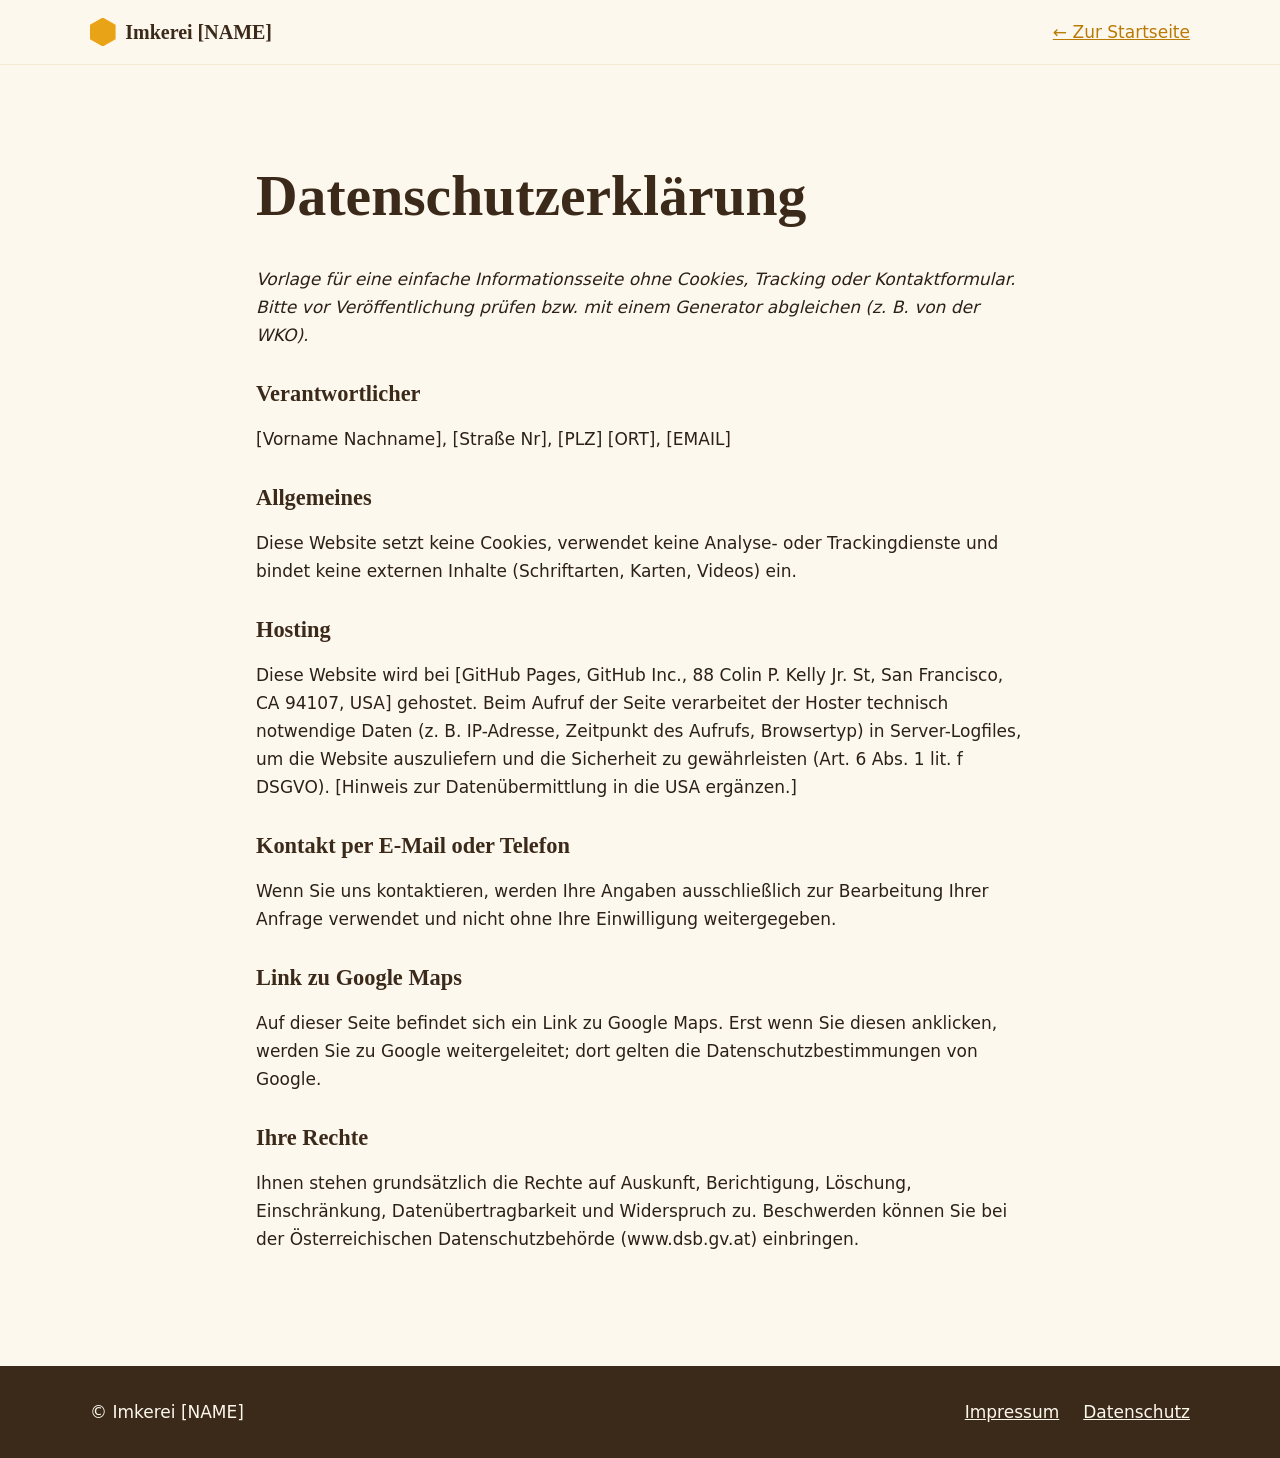
==== datenschutz.html @ 763167f6 "Grundgerüst der Imkerei-Website Onepager (Über uns, Honig, Galerie, Verkauf, Kontakt), Impressum, Da" ====
<!DOCTYPE html>
<html lang="de-AT">
<head>
  <meta charset="UTF-8">
  <meta name="viewport" content="width=device-width, initial-scale=1">
  <title>Datenschutz – Imkerei [NAME]</title>
  <meta name="robots" content="noindex">
  <link rel="stylesheet" href="css/style.css">
  <link rel="icon" href="img/favicon.svg" type="image/svg+xml">
</head>
<body>
  <header class="site-header">
    <div class="container header-inner">
      <a href="index.html" class="logo"><span class="logo-hex" aria-hidden="true"></span>Imkerei [NAME]</a>
      <a href="index.html">← Zur Startseite</a>
    </div>
  </header>

  <main class="container legal">
    <h1>Datenschutzerklärung</h1>
    <p><em>Vorlage für eine einfache Informationsseite ohne Cookies, Tracking oder Kontaktformular.
    Bitte vor Veröffentlichung prüfen bzw. mit einem Generator abgleichen (z. B. von der WKO).</em></p>

    <h2>Verantwortlicher</h2>
    <p>[Vorname Nachname], [Straße Nr], [PLZ] [ORT], [EMAIL]</p>

    <h2>Allgemeines</h2>
    <p>Diese Website setzt keine Cookies, verwendet keine Analyse- oder Trackingdienste
    und bindet keine externen Inhalte (Schriftarten, Karten, Videos) ein.</p>

    <h2>Hosting</h2>
    <p>Diese Website wird bei [GitHub Pages, GitHub Inc., 88 Colin P. Kelly Jr. St, San Francisco, CA 94107, USA]
    gehostet. Beim Aufruf der Seite verarbeitet der Hoster technisch notwendige Daten
    (z. B. IP-Adresse, Zeitpunkt des Aufrufs, Browsertyp) in Server-Logfiles,
    um die Website auszuliefern und die Sicherheit zu gewährleisten
    (Art. 6 Abs. 1 lit. f DSGVO). [Hinweis zur Datenübermittlung in die USA ergänzen.]</p>

    <h2>Kontakt per E-Mail oder Telefon</h2>
    <p>Wenn Sie uns kontaktieren, werden Ihre Angaben ausschließlich zur Bearbeitung
    Ihrer Anfrage verwendet und nicht ohne Ihre Einwilligung weitergegeben.</p>

    <h2>Link zu Google Maps</h2>
    <p>Auf dieser Seite befindet sich ein Link zu Google Maps. Erst wenn Sie diesen anklicken,
    werden Sie zu Google weitergeleitet; dort gelten die Datenschutzbestimmungen von Google.</p>

    <h2>Ihre Rechte</h2>
    <p>Ihnen stehen grundsätzlich die Rechte auf Auskunft, Berichtigung, Löschung, Einschränkung,
    Datenübertragbarkeit und Widerspruch zu. Beschwerden können Sie bei der
    Österreichischen Datenschutzbehörde (www.dsb.gv.at) einbringen.</p>
  </main>

  <footer class="site-footer">
    <div class="container footer-inner">
      <p>&copy; Imkerei [NAME]</p>
      <nav aria-label="Rechtliches"><a href="impressum.html">Impressum</a><a href="datenschutz.html">Datenschutz</a></nav>
    </div>
  </footer>
</body>
</html>
---- css/style.css ----
/* =========================================================
   Imkerei – Grundgerüst
   Farben & Schriften zentral hier ändern, sobald das Design steht.
   Keine externen Schriften (Google Fonts) → DSGVO-freundlich.
   ========================================================= */

:root {
  --honig: #e8a317;
  --honig-dunkel: #b97a06;
  --braun: #3b2a1a;
  --creme: #fdf8ee;
  --creme-dunkel: #f5ead2;
  --text: #2b2118;
  --text-hell: #6b5a48;
  --weiss: #ffffff;

  --font: system-ui, -apple-system, "Segoe UI", Roboto, sans-serif;
  --font-titel: Georgia, "Times New Roman", serif;

  --radius: 10px;
  --max-breite: 1100px;
  --abstand: clamp(3rem, 8vw, 6rem);
}

*, *::before, *::after { box-sizing: border-box; }

html { scroll-behavior: smooth; scroll-padding-top: 4.5rem; }

body {
  margin: 0;
  font-family: var(--font);
  font-size: 1.0625rem;
  line-height: 1.65;
  color: var(--text);
  background: var(--creme);
}

img { max-width: 100%; height: auto; display: block; }

a { color: var(--honig-dunkel); }
a:hover { color: var(--braun); }

h1, h2, h3 {
  font-family: var(--font-titel);
  line-height: 1.2;
  color: var(--braun);
  margin: 0 0 .6em;
}
h1 { font-size: clamp(2.2rem, 6vw, 3.6rem); }
h2 { font-size: clamp(1.7rem, 4vw, 2.4rem); }
h3 { font-size: 1.3rem; }

.container {
  width: min(100% - 2.5rem, var(--max-breite));
  margin-inline: auto;
}

/* Barrierefreiheit */
.sr-only {
  position: absolute; width: 1px; height: 1px;
  overflow: hidden; clip: rect(0 0 0 0); white-space: nowrap;
}
.skip-link {
  position: absolute; left: -999px; top: 0;
  background: var(--braun); color: var(--weiss); padding: .5rem 1rem; z-index: 100;
}
.skip-link:focus { left: 1rem; }

/* ---------- Header ---------- */
.site-header {
  position: sticky; top: 0; z-index: 50;
  background: rgba(253, 248, 238, .95);
  backdrop-filter: blur(6px);
  border-bottom: 1px solid var(--creme-dunkel);
}
.header-inner {
  display: flex; align-items: center; justify-content: space-between;
  min-height: 4rem;
}
.logo {
  display: flex; align-items: center; gap: .6rem;
  font-family: var(--font-titel); font-weight: 700; font-size: 1.25rem;
  color: var(--braun); text-decoration: none;
}
.logo-hex {
  width: 1.6rem; height: 1.8rem; background: var(--honig);
  clip-path: polygon(50% 0, 100% 25%, 100% 75%, 50% 100%, 0 75%, 0 25%);
}
.main-nav ul {
  list-style: none; margin: 0; padding: 0;
  display: flex; gap: 1.5rem;
}
.main-nav a {
  color: var(--text); text-decoration: none; font-weight: 500;
}
.main-nav a:hover { color: var(--honig-dunkel); }

.nav-toggle {
  display: none; background: none; border: 0;
  font-size: 1.6rem; cursor: pointer; color: var(--braun);
}

@media (max-width: 760px) {
  .nav-toggle { display: block; }
  .main-nav {
    position: absolute; top: 100%; left: 0; right: 0;
    background: var(--creme); border-bottom: 1px solid var(--creme-dunkel);
    display: none;
  }
  .main-nav.open { display: block; }
  .main-nav ul { flex-direction: column; gap: 0; padding: .5rem 1.25rem 1rem; }
  .main-nav li a { display: block; padding: .6rem 0; }
}

/* ---------- Hero ---------- */
.hero {
  background:
    linear-gradient(rgba(59, 42, 26, .55), rgba(59, 42, 26, .55)),
    /* Später durch echtes Foto ersetzen: url("../img/hero.jpg") center/cover */
    linear-gradient(135deg, var(--honig) 0%, var(--honig-dunkel) 100%);
  color: var(--weiss);
  padding: clamp(5rem, 14vw, 9rem) 0;
}
.hero h1 { color: var(--weiss); }
.eyebrow {
  text-transform: uppercase; letter-spacing: .12em;
  font-size: .85rem; font-weight: 600; margin: 0 0 .8rem; opacity: .9;
}
.lead { font-size: 1.25rem; max-width: 38rem; margin: 0 0 2rem; }
.hero-actions { display: flex; flex-wrap: wrap; gap: 1rem; }

/* ---------- Buttons ---------- */
.btn {
  display: inline-block; padding: .8rem 1.6rem;
  background: var(--honig); color: var(--braun);
  font-weight: 600; text-decoration: none;
  border-radius: 999px; border: 2px solid var(--honig);
  transition: background .2s, color .2s;
}
.btn:hover { background: var(--honig-dunkel); border-color: var(--honig-dunkel); color: var(--weiss); }
.btn-outline { background: transparent; color: var(--weiss); border-color: var(--weiss); }
.btn-outline:hover { background: var(--weiss); color: var(--braun); border-color: var(--weiss); }

/* ---------- Sektionen ---------- */
.section { padding: var(--abstand) 0; }
.section-alt { background: var(--creme-dunkel); }
.section-intro { color: var(--text-hell); max-width: 40rem; margin-bottom: 2.5rem; }

.two-col {
  display: grid; gap: 3rem; align-items: center;
  grid-template-columns: repeat(auto-fit, minmax(280px, 1fr));
}

/* Platzhalter für Bilder – später durch <img> ersetzen */
.img-placeholder {
  display: grid; place-items: center;
  aspect-ratio: 4 / 3;
  background: repeating-linear-gradient(45deg, #ead9b4, #ead9b4 12px, #f1e4c6 12px, #f1e4c6 24px);
  border-radius: var(--radius);
  color: var(--text-hell); font-size: .95rem; text-align: center;
}
.img-placeholder.small { aspect-ratio: 16 / 10; margin-bottom: 1rem; }

/* ---------- Produkt-Karten ---------- */
.cards {
  display: grid; gap: 1.5rem;
  grid-template-columns: repeat(auto-fit, minmax(250px, 1fr));
}
.card {
  background: var(--weiss); border-radius: var(--radius);
  padding: 1.25rem; box-shadow: 0 2px 12px rgba(59, 42, 26, .08);
}
.card p { margin: 0 0 .8rem; }
.price { font-weight: 700; color: var(--honig-dunkel); }

/* ---------- Galerie ---------- */
.gallery {
  display: grid; gap: 1rem;
  grid-template-columns: repeat(auto-fill, minmax(220px, 1fr));
}
.gallery img {
  width: 100%; aspect-ratio: 4 / 3; object-fit: cover;
  border-radius: var(--radius); cursor: zoom-in;
}

/* Lightbox (wird von main.js genutzt) */
.lightbox {
  position: fixed; inset: 0; z-index: 200;
  background: rgba(0, 0, 0, .85);
  display: none; place-items: center; padding: 2rem;
}
.lightbox.open { display: grid; }
.lightbox img { max-height: 90vh; border-radius: var(--radius); }
.lightbox button {
  position: absolute; top: 1rem; right: 1.25rem;
  background: none; border: 0; color: var(--weiss); font-size: 2.2rem; cursor: pointer;
}

/* ---------- Öffnungszeiten ---------- */
.hours { border-collapse: collapse; width: 100%; max-width: 30rem; margin-top: 1rem; }
.hours th, .hours td { text-align: left; padding: .55rem 0; border-bottom: 1px solid #e2d3b3; }
.hours th { font-weight: 600; padding-right: 1.5rem; }

.plain-list { padding-left: 1.2rem; }

/* ---------- Kontakt ---------- */
address { font-style: normal; margin-bottom: 1rem; }
.map-box {
  background: var(--creme-dunkel); border-radius: var(--radius);
  padding: 2rem; text-align: center;
}

/* ---------- Footer ---------- */
.site-footer { background: var(--braun); color: var(--creme); padding: 2rem 0; }
.footer-inner {
  display: flex; flex-wrap: wrap; gap: 1rem;
  justify-content: space-between; align-items: center;
}
.footer-inner p { margin: 0; }
.site-footer nav { display: flex; gap: 1.5rem; }
.site-footer a { color: var(--creme); }
.site-footer a:hover { color: var(--honig); }

/* ---------- Unterseiten (Impressum, Datenschutz) ---------- */
.legal { padding: var(--abstand) 0; max-width: 48rem; }
.legal h2 { font-size: 1.4rem; margin-top: 2rem; }
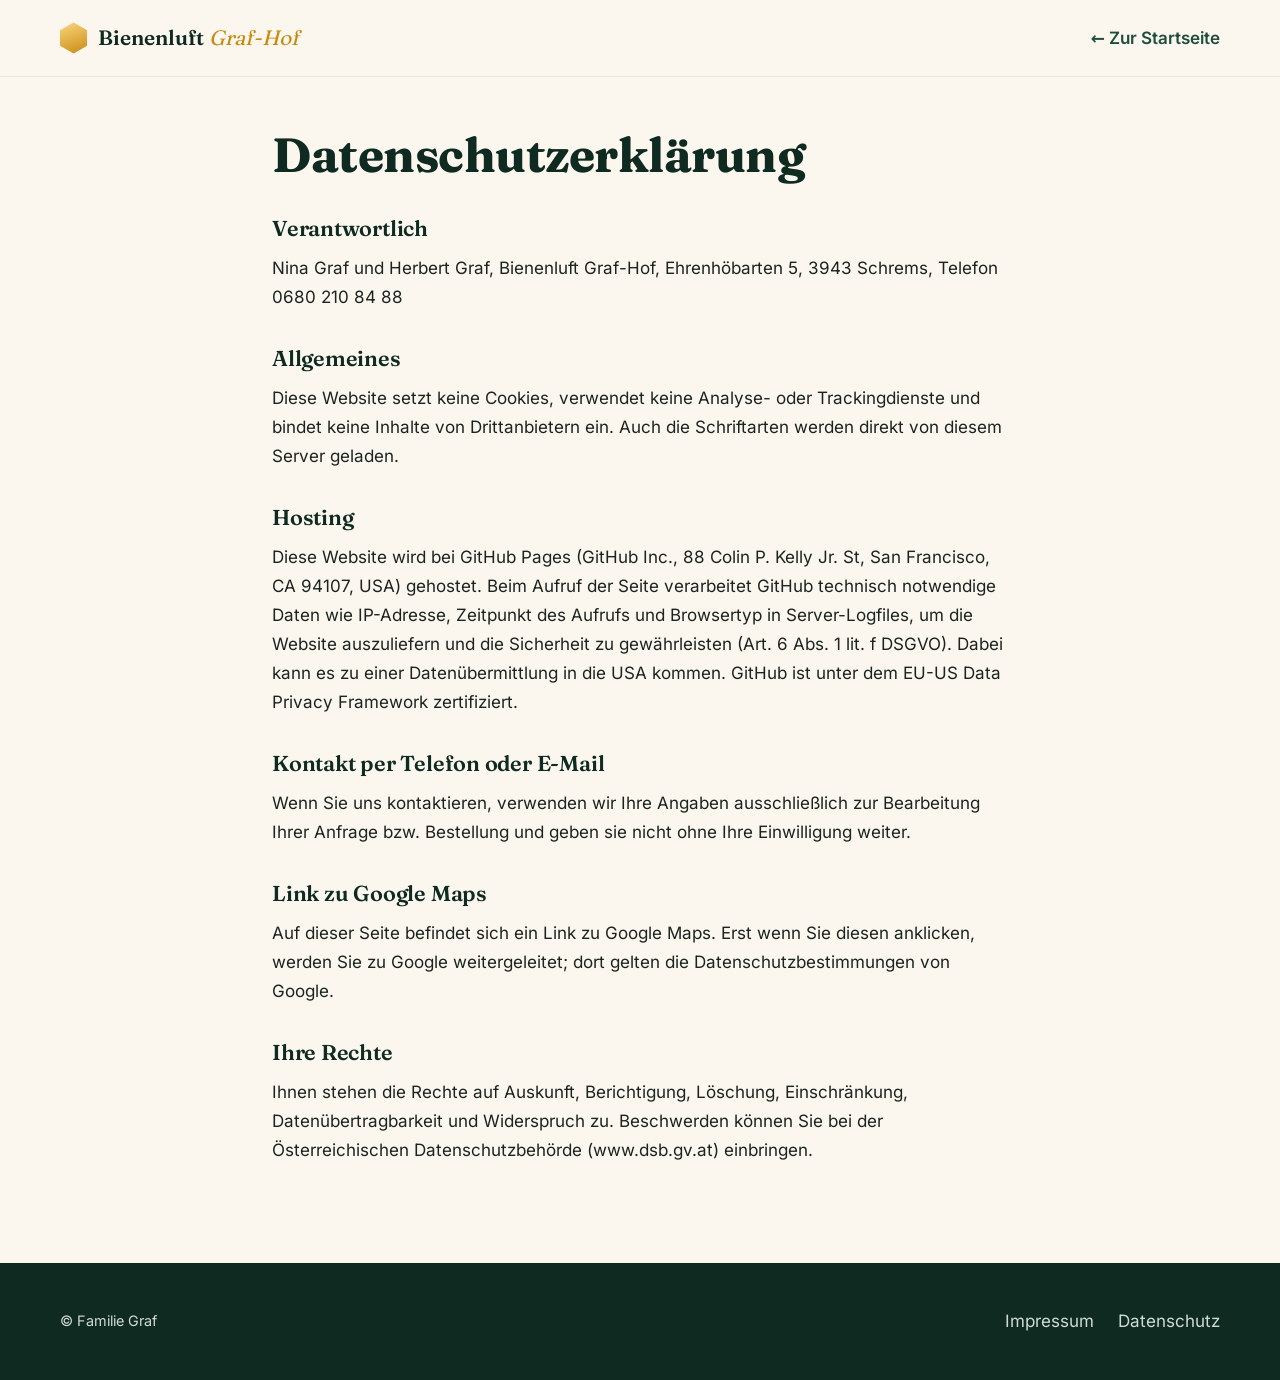
==== commit 4e17b402: "Inhalte und modernes Design für Bienenluft Graf-Hof - Bienenluft als Hauptthema mit Ablauf, Über uns" ====
--- a/datenschutz.html
+++ b/datenschutz.html
@@ -3,55 +3,52 @@
 <head>
   <meta charset="UTF-8">
   <meta name="viewport" content="width=device-width, initial-scale=1">
-  <title>Datenschutz – Imkerei [NAME]</title>
+  <title>Datenschutz – Bienenluft Graf-Hof</title>
   <meta name="robots" content="noindex">
   <link rel="stylesheet" href="css/style.css">
   <link rel="icon" href="img/favicon.svg" type="image/svg+xml">
 </head>
-<body>
+<body class="page-sub">
   <header class="site-header">
     <div class="container header-inner">
-      <a href="index.html" class="logo"><span class="logo-hex" aria-hidden="true"></span>Imkerei [NAME]</a>
-      <a href="index.html">← Zur Startseite</a>
+      <a href="index.html" class="logo"><span class="logo-hex" aria-hidden="true"></span><span>Bienenluft <em>Graf-Hof</em></span></a>
+      <a href="index.html" class="back-link">← Zur Startseite</a>
     </div>
   </header>
 
   <main class="container legal">
     <h1>Datenschutzerklärung</h1>
-    <p><em>Vorlage für eine einfache Informationsseite ohne Cookies, Tracking oder Kontaktformular.
-    Bitte vor Veröffentlichung prüfen bzw. mit einem Generator abgleichen (z. B. von der WKO).</em></p>
 
-    <h2>Verantwortlicher</h2>
-    <p>[Vorname Nachname], [Straße Nr], [PLZ] [ORT], [EMAIL]</p>
+    <h2>Verantwortlich</h2>
+    <p>Nina Graf und Herbert Graf, Bienenluft Graf-Hof, Ehrenhöbarten 5, 3943 Schrems, Telefon 0680 210 84 88</p>
 
     <h2>Allgemeines</h2>
-    <p>Diese Website setzt keine Cookies, verwendet keine Analyse- oder Trackingdienste
-    und bindet keine externen Inhalte (Schriftarten, Karten, Videos) ein.</p>
+    <p>Diese Website setzt keine Cookies, verwendet keine Analyse- oder Trackingdienste und bindet keine
+    Inhalte von Drittanbietern ein. Auch die Schriftarten werden direkt von diesem Server geladen.</p>
 
     <h2>Hosting</h2>
-    <p>Diese Website wird bei [GitHub Pages, GitHub Inc., 88 Colin P. Kelly Jr. St, San Francisco, CA 94107, USA]
-    gehostet. Beim Aufruf der Seite verarbeitet der Hoster technisch notwendige Daten
-    (z. B. IP-Adresse, Zeitpunkt des Aufrufs, Browsertyp) in Server-Logfiles,
-    um die Website auszuliefern und die Sicherheit zu gewährleisten
-    (Art. 6 Abs. 1 lit. f DSGVO). [Hinweis zur Datenübermittlung in die USA ergänzen.]</p>
+    <p>Diese Website wird bei GitHub Pages (GitHub Inc., 88 Colin P. Kelly Jr. St, San Francisco, CA 94107, USA)
+    gehostet. Beim Aufruf der Seite verarbeitet GitHub technisch notwendige Daten wie IP-Adresse, Zeitpunkt
+    des Aufrufs und Browsertyp in Server-Logfiles, um die Website auszuliefern und die Sicherheit zu gewährleisten
+    (Art. 6 Abs. 1 lit. f DSGVO). Dabei kann es zu einer Datenübermittlung in die USA kommen. GitHub ist unter dem
+    EU-US Data Privacy Framework zertifiziert.</p>
 
-    <h2>Kontakt per E-Mail oder Telefon</h2>
-    <p>Wenn Sie uns kontaktieren, werden Ihre Angaben ausschließlich zur Bearbeitung
-    Ihrer Anfrage verwendet und nicht ohne Ihre Einwilligung weitergegeben.</p>
+    <h2>Kontakt per Telefon oder E-Mail</h2>
+    <p>Wenn Sie uns kontaktieren, verwenden wir Ihre Angaben ausschließlich zur Bearbeitung Ihrer Anfrage bzw.
+    Bestellung und geben sie nicht ohne Ihre Einwilligung weiter.</p>
 
     <h2>Link zu Google Maps</h2>
-    <p>Auf dieser Seite befindet sich ein Link zu Google Maps. Erst wenn Sie diesen anklicken,
-    werden Sie zu Google weitergeleitet; dort gelten die Datenschutzbestimmungen von Google.</p>
+    <p>Auf dieser Seite befindet sich ein Link zu Google Maps. Erst wenn Sie diesen anklicken, werden Sie zu Google
+    weitergeleitet; dort gelten die Datenschutzbestimmungen von Google.</p>
 
     <h2>Ihre Rechte</h2>
-    <p>Ihnen stehen grundsätzlich die Rechte auf Auskunft, Berichtigung, Löschung, Einschränkung,
-    Datenübertragbarkeit und Widerspruch zu. Beschwerden können Sie bei der
-    Österreichischen Datenschutzbehörde (www.dsb.gv.at) einbringen.</p>
+    <p>Ihnen stehen die Rechte auf Auskunft, Berichtigung, Löschung, Einschränkung, Datenübertragbarkeit und
+    Widerspruch zu. Beschwerden können Sie bei der Österreichischen Datenschutzbehörde (www.dsb.gv.at) einbringen.</p>
   </main>
 
   <footer class="site-footer">
     <div class="container footer-inner">
-      <p>&copy; Imkerei [NAME]</p>
+      <p class="footer-copy">&copy; Familie Graf</p>
       <nav aria-label="Rechtliches"><a href="impressum.html">Impressum</a><a href="datenschutz.html">Datenschutz</a></nav>
     </div>
   </footer>
--- a/css/style.css
+++ b/css/style.css
@@ -1,226 +1,535 @@
 /* =========================================================
-   Imkerei – Grundgerüst
-   Farben & Schriften zentral hier ändern, sobald das Design steht.
-   Keine externen Schriften (Google Fonts) → DSGVO-freundlich.
+   Bienenluft Graf-Hof
+   Farben angelehnt an die Hütte: Holz, Tannengrün (Fenster/Tür), Honig.
+   Schriften lokal eingebunden (keine Google-Fonts-Verbindung → DSGVO).
    ========================================================= */
 
+@font-face {
+  font-family: "Fraunces";
+  src: url("../fonts/fraunces.woff2") format("woff2");
+  font-weight: 100 900;
+  font-display: swap;
+}
+@font-face {
+  font-family: "Inter";
+  src: url("../fonts/inter.woff2") format("woff2");
+  font-weight: 100 900;
+  font-display: swap;
+}
+
 :root {
-  --honig: #e8a317;
-  --honig-dunkel: #b97a06;
-  --braun: #3b2a1a;
-  --creme: #fdf8ee;
-  --creme-dunkel: #f5ead2;
-  --text: #2b2118;
-  --text-hell: #6b5a48;
-  --weiss: #ffffff;
-
-  --font: system-ui, -apple-system, "Segoe UI", Roboto, sans-serif;
-  --font-titel: Georgia, "Times New Roman", serif;
-
-  --radius: 10px;
-  --max-breite: 1100px;
-  --abstand: clamp(3rem, 8vw, 6rem);
+  --wald: #1f4d3c;
+  --wald-dunkel: #173d30;
+  --wald-tief: #0f2a21;
+  --honig: #f2b33d;
+  --honig-hell: #fbd77f;
+  --honig-dunkel: #c98a12;
+  --creme: #fbf7ef;
+  --holz: #f3e6cf;
+  --holz-dunkel: #e2cca6;
+  --text: #1c2420;
+  --text-hell: #5d665f;
+  --weiss: #fff;
+
+  --font: "Inter", system-ui, -apple-system, "Segoe UI", sans-serif;
+  --font-titel: "Fraunces", Georgia, serif;
+
+  --radius: 18px;
+  --radius-sm: 10px;
+  --shadow: 0 10px 30px -12px rgba(15, 42, 33, .25);
+  --shadow-lg: 0 24px 50px -20px rgba(15, 42, 33, .35);
+  --max: 1160px;
+  --abstand: clamp(4rem, 10vw, 7.5rem);
+  --ease: cubic-bezier(.22, 1, .36, 1);
+  --hex: polygon(50% 0, 100% 25%, 100% 75%, 50% 100%, 0 75%, 0 25%);
 }
 
 *, *::before, *::after { box-sizing: border-box; }
-
-html { scroll-behavior: smooth; scroll-padding-top: 4.5rem; }
-
+html { scroll-behavior: smooth; scroll-padding-top: 5rem; }
 body {
   margin: 0;
   font-family: var(--font);
   font-size: 1.0625rem;
-  line-height: 1.65;
+  line-height: 1.7;
   color: var(--text);
   background: var(--creme);
-}
-
+  -webkit-font-smoothing: antialiased;
+}
 img { max-width: 100%; height: auto; display: block; }
-
-a { color: var(--honig-dunkel); }
-a:hover { color: var(--braun); }
-
-h1, h2, h3 {
+a { color: var(--wald); }
+
+h1, h2, h3, h4 {
   font-family: var(--font-titel);
-  line-height: 1.2;
-  color: var(--braun);
+  font-weight: 600;
+  line-height: 1.12;
   margin: 0 0 .6em;
-}
-h1 { font-size: clamp(2.2rem, 6vw, 3.6rem); }
-h2 { font-size: clamp(1.7rem, 4vw, 2.4rem); }
-h3 { font-size: 1.3rem; }
-
-.container {
-  width: min(100% - 2.5rem, var(--max-breite));
-  margin-inline: auto;
-}
-
-/* Barrierefreiheit */
-.sr-only {
-  position: absolute; width: 1px; height: 1px;
-  overflow: hidden; clip: rect(0 0 0 0); white-space: nowrap;
-}
-.skip-link {
-  position: absolute; left: -999px; top: 0;
-  background: var(--braun); color: var(--weiss); padding: .5rem 1rem; z-index: 100;
-}
+  color: var(--wald-tief);
+  letter-spacing: -.01em;
+}
+h1 { font-size: clamp(2.6rem, 7vw, 5rem); font-weight: 700; }
+h2 { font-size: clamp(2rem, 4.4vw, 3rem); }
+h3 { font-size: 1.4rem; }
+h4 { font-size: 1.2rem; }
+p { margin: 0 0 1.1em; }
+
+.container { width: min(100% - 2.5rem, var(--max)); margin-inline: auto; }
+.center { text-align: center; }
+.muted { color: var(--text-hell); }
+.small { font-size: .85rem; color: var(--text-hell); margin-bottom: .6rem; }
+
+.sr-only { position: absolute; width: 1px; height: 1px; overflow: hidden; clip: rect(0 0 0 0); white-space: nowrap; }
+.skip-link { position: absolute; left: -999px; top: 0; background: var(--wald); color: #fff; padding: .6rem 1rem; z-index: 999; }
 .skip-link:focus { left: 1rem; }
+:focus-visible { outline: 3px solid var(--honig); outline-offset: 3px; border-radius: 4px; }
 
 /* ---------- Header ---------- */
 .site-header {
-  position: sticky; top: 0; z-index: 50;
-  background: rgba(253, 248, 238, .95);
-  backdrop-filter: blur(6px);
-  border-bottom: 1px solid var(--creme-dunkel);
-}
-.header-inner {
-  display: flex; align-items: center; justify-content: space-between;
-  min-height: 4rem;
-}
+  position: fixed; inset: 0 0 auto 0; z-index: 50;
+  transition: background .35s, box-shadow .35s, backdrop-filter .35s;
+}
+.site-header.scrolled {
+  background: rgba(251, 247, 239, .88);
+  backdrop-filter: blur(12px);
+  -webkit-backdrop-filter: blur(12px);
+  box-shadow: 0 1px 0 rgba(15, 42, 33, .08);
+}
+.header-inner { display: flex; align-items: center; justify-content: space-between; min-height: 4.75rem; }
+
 .logo {
-  display: flex; align-items: center; gap: .6rem;
-  font-family: var(--font-titel); font-weight: 700; font-size: 1.25rem;
-  color: var(--braun); text-decoration: none;
-}
+  display: flex; align-items: center; gap: .65rem;
+  font-family: var(--font-titel); font-weight: 600; font-size: 1.3rem;
+  text-decoration: none; color: var(--weiss); transition: color .35s;
+}
+.logo em { font-style: italic; font-weight: 400; color: var(--honig-hell); transition: color .35s; }
+.scrolled .logo { color: var(--wald-tief); }
+.scrolled .logo em { color: var(--honig-dunkel); }
 .logo-hex {
-  width: 1.6rem; height: 1.8rem; background: var(--honig);
-  clip-path: polygon(50% 0, 100% 25%, 100% 75%, 50% 100%, 0 75%, 0 25%);
-}
-.main-nav ul {
-  list-style: none; margin: 0; padding: 0;
-  display: flex; gap: 1.5rem;
-}
+  width: 1.7rem; height: 1.95rem; flex: none;
+  background: linear-gradient(160deg, var(--honig-hell), var(--honig-dunkel));
+  clip-path: var(--hex);
+  transition: transform .6s var(--ease);
+}
+.logo:hover .logo-hex { transform: rotate(60deg); }
+
+.main-nav ul { list-style: none; margin: 0; padding: 0; display: flex; align-items: center; gap: 2rem; }
 .main-nav a {
-  color: var(--text); text-decoration: none; font-weight: 500;
-}
-.main-nav a:hover { color: var(--honig-dunkel); }
-
-.nav-toggle {
-  display: none; background: none; border: 0;
-  font-size: 1.6rem; cursor: pointer; color: var(--braun);
-}
-
-@media (max-width: 760px) {
+  position: relative; color: var(--weiss); text-decoration: none; font-weight: 500; font-size: .98rem;
+  transition: color .35s;
+}
+.main-nav a:not(.nav-cta)::after {
+  content: ""; position: absolute; left: 0; bottom: -4px; height: 2px; width: 100%;
+  background: var(--honig); transform: scaleX(0); transform-origin: right; transition: transform .4s var(--ease);
+}
+.main-nav a:not(.nav-cta):hover::after { transform: scaleX(1); transform-origin: left; }
+.scrolled .main-nav a { color: var(--text); }
+.main-nav .nav-cta {
+  padding: .55rem 1.2rem; border-radius: 999px; background: var(--honig); color: var(--wald-tief);
+  font-weight: 600; transition: background .3s, transform .3s;
+}
+.scrolled .main-nav .nav-cta { color: var(--wald-tief); }
+.main-nav .nav-cta:hover { background: var(--honig-hell); transform: translateY(-2px); }
+
+.nav-toggle { display: none; background: none; border: 0; padding: .6rem; cursor: pointer; }
+.burger, .burger::before, .burger::after {
+  display: block; width: 24px; height: 2px; border-radius: 2px; background: var(--weiss);
+  transition: transform .35s var(--ease), background .35s;
+}
+.burger { position: relative; }
+.burger::before, .burger::after { content: ""; position: absolute; left: 0; }
+.burger::before { top: -7px; }
+.burger::after { top: 7px; }
+.scrolled .burger, .scrolled .burger::before, .scrolled .burger::after { background: var(--wald-tief); }
+.nav-toggle[aria-expanded="true"] .burger { background: transparent; }
+.nav-toggle[aria-expanded="true"] .burger::before { transform: translateY(7px) rotate(45deg); }
+.nav-toggle[aria-expanded="true"] .burger::after { transform: translateY(-7px) rotate(-45deg); }
+
+@media (max-width: 820px) {
   .nav-toggle { display: block; }
   .main-nav {
-    position: absolute; top: 100%; left: 0; right: 0;
-    background: var(--creme); border-bottom: 1px solid var(--creme-dunkel);
-    display: none;
+    position: fixed; inset: 4.75rem 0 auto 0;
+    background: var(--creme); box-shadow: var(--shadow);
+    clip-path: inset(0 0 100% 0); transition: clip-path .45s var(--ease);
   }
-  .main-nav.open { display: block; }
-  .main-nav ul { flex-direction: column; gap: 0; padding: .5rem 1.25rem 1rem; }
-  .main-nav li a { display: block; padding: .6rem 0; }
-}
+  .main-nav.open { clip-path: inset(0 0 0 0); }
+  .main-nav ul { flex-direction: column; align-items: stretch; gap: 0; padding: .5rem 1.25rem 1.5rem; }
+  .main-nav a { display: block; padding: .85rem 0; color: var(--text); border-bottom: 1px solid var(--holz); }
+  .main-nav a::after { display: none; }
+  .main-nav .nav-cta { margin-top: 1rem; text-align: center; border: 0; }
+  .site-header.menu-open { background: var(--creme); }
+  .menu-open .logo { color: var(--wald-tief); }
+  .menu-open .logo em { color: var(--honig-dunkel); }
+  .menu-open .burger::before, .menu-open .burger::after { background: var(--wald-tief); }
+}
+
+/* ---------- Buttons ---------- */
+.btn {
+  display: inline-flex; align-items: center; gap: .5rem;
+  padding: .95rem 1.8rem; border-radius: 999px;
+  font-weight: 600; text-decoration: none; font-size: 1rem;
+  border: 2px solid transparent;
+  transition: transform .3s var(--ease), box-shadow .3s, background .3s, color .3s;
+}
+.btn:hover { transform: translateY(-3px); }
+.btn-honey { background: var(--honig); color: var(--wald-tief); box-shadow: 0 10px 25px -10px rgba(242, 179, 61, .8); }
+.btn-honey:hover { background: var(--honig-hell); box-shadow: 0 14px 30px -10px rgba(242, 179, 61, .9); }
+.btn-ghost { color: var(--weiss); border-color: rgba(255, 255, 255, .55); backdrop-filter: blur(4px); }
+.btn-ghost:hover { background: var(--weiss); color: var(--wald-tief); }
+.btn-green { background: var(--wald); color: var(--weiss); }
+.btn-green:hover { background: var(--wald-tief); }
 
 /* ---------- Hero ---------- */
 .hero {
+  position: relative; overflow: hidden;
+  min-height: min(100svh, 920px); display: flex; align-items: center;
+  color: var(--weiss); padding: 7rem 0 5rem;
+}
+.hero-bg {
+  position: absolute; inset: -5% 0; z-index: -2;
   background:
-    linear-gradient(rgba(59, 42, 26, .55), rgba(59, 42, 26, .55)),
-    /* Später durch echtes Foto ersetzen: url("../img/hero.jpg") center/cover */
-    linear-gradient(135deg, var(--honig) 0%, var(--honig-dunkel) 100%);
-  color: var(--weiss);
-  padding: clamp(5rem, 14vw, 9rem) 0;
-}
-.hero h1 { color: var(--weiss); }
+    linear-gradient(95deg, rgba(12, 34, 27, .92) 0%, rgba(12, 34, 27, .72) 38%, rgba(12, 34, 27, .15) 75%, rgba(12, 34, 27, 0) 100%),
+    linear-gradient(0deg, rgba(12, 34, 27, .55) 0%, rgba(12, 34, 27, 0) 35%),
+    url("../img/fotos/huette-aussen.jpg") center 40% / cover;
+  animation: heroZoom 22s ease-in-out infinite alternate;
+  will-change: transform;
+}
+@keyframes heroZoom { from { transform: scale(1.02); } to { transform: scale(1.1); } }
+
+.hero h1 { color: var(--weiss); max-width: 14ch; }
+.hl {
+  font-style: italic; font-weight: 500; color: var(--honig-hell);
+  background: linear-gradient(transparent 70%, rgba(242, 179, 61, .35) 70%);
+}
 .eyebrow {
-  text-transform: uppercase; letter-spacing: .12em;
-  font-size: .85rem; font-weight: 600; margin: 0 0 .8rem; opacity: .9;
-}
-.lead { font-size: 1.25rem; max-width: 38rem; margin: 0 0 2rem; }
+  display: inline-block; font-size: .82rem; font-weight: 600; letter-spacing: .14em; text-transform: uppercase;
+  padding: .45rem 1rem; border-radius: 999px; margin-bottom: 1.6rem;
+  background: rgba(255, 255, 255, .12); border: 1px solid rgba(255, 255, 255, .25); backdrop-filter: blur(6px);
+}
+.lead { font-size: clamp(1.1rem, 2vw, 1.3rem); max-width: 36rem; opacity: .92; margin-bottom: 2.4rem; }
 .hero-actions { display: flex; flex-wrap: wrap; gap: 1rem; }
 
-/* ---------- Buttons ---------- */
-.btn {
-  display: inline-block; padding: .8rem 1.6rem;
-  background: var(--honig); color: var(--braun);
-  font-weight: 600; text-decoration: none;
-  border-radius: 999px; border: 2px solid var(--honig);
-  transition: background .2s, color .2s;
-}
-.btn:hover { background: var(--honig-dunkel); border-color: var(--honig-dunkel); color: var(--weiss); }
-.btn-outline { background: transparent; color: var(--weiss); border-color: var(--weiss); }
-.btn-outline:hover { background: var(--weiss); color: var(--braun); border-color: var(--weiss); }
+.scroll-hint {
+  position: absolute; left: 50%; bottom: 2rem; translate: -50% 0;
+  width: 28px; height: 46px; border: 2px solid rgba(255, 255, 255, .6); border-radius: 20px;
+}
+.scroll-hint span {
+  position: absolute; left: 50%; top: 8px; width: 4px; height: 8px; margin-left: -2px;
+  border-radius: 2px; background: var(--weiss); animation: scrollDot 1.8s infinite;
+}
+@keyframes scrollDot { 0% { opacity: 0; transform: translateY(0); } 30% { opacity: 1; } 100% { opacity: 0; transform: translateY(16px); } }
+
+/* Hero-Text beim Laden einblenden */
+.intro { animation: introUp 1.1s var(--ease) both; }
+.intro-1 { animation-delay: .15s; }
+.intro-2 { animation-delay: .3s; }
+.intro-3 { animation-delay: .5s; }
+.intro-4 { animation-delay: .7s; }
+@keyframes introUp { from { opacity: 0; transform: translateY(30px); } to { opacity: 1; transform: none; } }
+
+/* schwebende Waben im Hero */
+.hex-field { position: absolute; inset: 0; z-index: -1; pointer-events: none; }
+.hex-field span {
+  position: absolute; clip-path: var(--hex);
+  background: linear-gradient(160deg, rgba(251, 215, 127, .35), rgba(242, 179, 61, .05));
+  animation: hexFloat 14s ease-in-out infinite;
+}
+.hex-field span:nth-child(1) { width: 90px;  height: 104px; right: 8%;  top: 18%; }
+.hex-field span:nth-child(2) { width: 50px;  height: 58px;  right: 22%; top: 60%; animation-delay: -3s; animation-duration: 11s; }
+.hex-field span:nth-child(3) { width: 140px; height: 162px; right: -2%; top: 55%; animation-delay: -6s; animation-duration: 18s; opacity: .6; }
+.hex-field span:nth-child(4) { width: 34px;  height: 39px;  right: 34%; top: 22%; animation-delay: -2s; }
+.hex-field span:nth-child(5) { width: 64px;  height: 74px;  right: 14%; top: 82%; animation-delay: -8s; animation-duration: 16s; }
+.hex-field span:nth-child(6) { width: 26px;  height: 30px;  left: 6%;   top: 14%; animation-delay: -5s; }
+@keyframes hexFloat {
+  0%, 100% { transform: translateY(0) rotate(0deg); }
+  50% { transform: translateY(-28px) rotate(30deg); }
+}
+
+/* fliegende Bienen */
+.bee { position: absolute; width: 46px; height: 35px; z-index: 1; pointer-events: none; }
+.bee .wing { transform-box: fill-box; transform-origin: 50% 100%; animation: flap .12s ease-in-out infinite alternate; }
+@keyframes flap { from { transform: scaleY(1); } to { transform: scaleY(.35); } }
+.bee-1 { top: 30%; right: 18%; animation: fly1 16s ease-in-out infinite; }
+.bee-2 { top: 62%; right: 30%; width: 34px; height: 26px; animation: fly2 21s ease-in-out infinite; }
+.bee-3 { top: 20%; right: 40%; width: 26px; height: 20px; animation: fly3 13s ease-in-out infinite; opacity: .85; }
+@keyframes fly1 {
+  0%   { transform: translate(0, 0) rotate(-6deg); }
+  25%  { transform: translate(-140px, 60px) rotate(8deg); }
+  50%  { transform: translate(-60px, 150px) rotate(-4deg) scaleX(-1); }
+  75%  { transform: translate(80px, 70px) rotate(6deg) scaleX(-1); }
+  100% { transform: translate(0, 0) rotate(-6deg); }
+}
+@keyframes fly2 {
+  0%   { transform: translate(0, 0) scaleX(-1); }
+  30%  { transform: translate(160px, -90px) rotate(-8deg) scaleX(-1); }
+  60%  { transform: translate(40px, -180px) rotate(6deg); }
+  100% { transform: translate(0, 0) scaleX(-1); }
+}
+@keyframes fly3 {
+  0%   { transform: translate(0, 0); }
+  50%  { transform: translate(-120px, 90px) rotate(10deg); }
+  100% { transform: translate(0, 0); }
+}
 
 /* ---------- Sektionen ---------- */
-.section { padding: var(--abstand) 0; }
-.section-alt { background: var(--creme-dunkel); }
-.section-intro { color: var(--text-hell); max-width: 40rem; margin-bottom: 2.5rem; }
-
-.two-col {
-  display: grid; gap: 3rem; align-items: center;
-  grid-template-columns: repeat(auto-fit, minmax(280px, 1fr));
-}
-
-/* Platzhalter für Bilder – später durch <img> ersetzen */
-.img-placeholder {
-  display: grid; place-items: center;
-  aspect-ratio: 4 / 3;
-  background: repeating-linear-gradient(45deg, #ead9b4, #ead9b4 12px, #f1e4c6 12px, #f1e4c6 24px);
-  border-radius: var(--radius);
-  color: var(--text-hell); font-size: .95rem; text-align: center;
-}
-.img-placeholder.small { aspect-ratio: 16 / 10; margin-bottom: 1rem; }
-
-/* ---------- Produkt-Karten ---------- */
-.cards {
-  display: grid; gap: 1.5rem;
-  grid-template-columns: repeat(auto-fit, minmax(250px, 1fr));
-}
-.card {
-  background: var(--weiss); border-radius: var(--radius);
-  padding: 1.25rem; box-shadow: 0 2px 12px rgba(59, 42, 26, .08);
-}
-.card p { margin: 0 0 .8rem; }
-.price { font-weight: 700; color: var(--honig-dunkel); }
-
-/* ---------- Galerie ---------- */
+.section { padding: var(--abstand) 0; position: relative; }
+.section-tight { padding: calc(var(--abstand) * .7) 0; }
+.section-wood { background: var(--holz); }
+.section-green { background: var(--wald-dunkel); color: #e8efe9; }
+.section-green h2, .section-green h3 { color: var(--weiss); }
+.section-green .kicker { color: var(--honig-hell); }
+.section-green .kicker::before { background: var(--honig-hell); }
+.section-intro { color: var(--text-hell); max-width: 40rem; margin: 0 auto 3rem; font-size: 1.1rem; }
+
+.kicker {
+  display: inline-flex; align-items: center; gap: .6rem;
+  font-size: .8rem; font-weight: 700; letter-spacing: .16em; text-transform: uppercase;
+  color: var(--honig-dunkel); margin-bottom: 1rem;
+}
+.kicker::before { content: ""; width: 12px; height: 14px; background: var(--honig-dunkel); clip-path: var(--hex); }
+.kicker.center { display: flex; justify-content: center; }
+
+.split {
+  display: grid; gap: clamp(2.5rem, 6vw, 5rem); align-items: center;
+  grid-template-columns: 1.05fr 1fr;
+}
+.split-reverse .split-text { order: 2; }
+@media (max-width: 880px) {
+  .split { grid-template-columns: 1fr; }
+  .split-reverse .split-text { order: 0; }
+}
+
+.note {
+  font-size: .95rem; color: var(--text-hell);
+  padding: 1rem 1.2rem; border-left: 3px solid var(--honig); background: var(--weiss); border-radius: 0 var(--radius-sm) var(--radius-sm) 0;
+}
+
+/* Foto-Stapel */
+.photo-stack { position: relative; margin: 0; padding: 0 0 12% 0; }
+.photo-stack a { display: block; border-radius: var(--radius); overflow: hidden; box-shadow: var(--shadow-lg); }
+.photo-main { width: 78%; aspect-ratio: 4 / 5; }
+.photo-small {
+  position: absolute; right: 0; bottom: 0; width: 44%; aspect-ratio: 3 / 4;
+  border: 6px solid var(--creme);
+}
+.photo-stack img, .rounded-photo img { width: 100%; height: 100%; object-fit: cover; transition: transform .8s var(--ease); }
+.photo-stack a:hover img, .rounded-photo:hover img { transform: scale(1.05); }
+.photo-stack::before {
+  content: ""; position: absolute; left: -6%; top: -6%; width: 30%; aspect-ratio: .866;
+  background: var(--honig); clip-path: var(--hex); z-index: -1; opacity: .9;
+  animation: hexFloat 12s ease-in-out infinite;
+}
+
+/* Ablauf */
+.steps-title { text-align: center; margin: clamp(4rem, 8vw, 6rem) 0 2.5rem; font-size: 1.8rem; }
+.steps {
+  list-style: none; margin: 0 0 2rem; padding: 0;
+  display: grid; gap: 1.5rem; grid-template-columns: repeat(auto-fit, minmax(240px, 1fr));
+  counter-reset: s;
+}
+.step {
+  position: relative; background: var(--weiss); border-radius: var(--radius);
+  padding: 2rem 1.75rem 1.5rem; box-shadow: var(--shadow);
+  transition: transform .4s var(--ease), box-shadow .4s;
+}
+.step:hover { transform: translateY(-6px); box-shadow: var(--shadow-lg); }
+.step p { color: var(--text-hell); margin: 0; }
+.step-hex {
+  display: grid; place-items: center; width: 52px; height: 60px; margin-bottom: 1.1rem;
+  clip-path: var(--hex); background: var(--honig);
+  font-family: var(--font-titel); font-weight: 700; font-size: 1.4rem; color: var(--wald-tief);
+  transition: transform .6s var(--ease);
+}
+.step:hover .step-hex { transform: rotate(60deg); }
+
+/* Über uns */
+.motto {
+  margin: 0 0 1.5rem; padding: 2rem 2rem 1.75rem; border-radius: var(--radius);
+  background: var(--wald); color: var(--weiss); position: relative; overflow: hidden;
+}
+.motto::after {
+  content: ""; position: absolute; right: -30px; bottom: -40px; width: 140px; height: 162px;
+  background: rgba(242, 179, 61, .18); clip-path: var(--hex);
+}
+.motto p { font-family: var(--font-titel); font-style: italic; font-size: clamp(1.9rem, 4vw, 2.6rem); line-height: 1.1; margin: 0 0 .6rem; color: var(--honig-hell); }
+.motto footer { font-size: .98rem; opacity: .85; }
+.rounded-photo { display: block; border-radius: var(--radius); overflow: hidden; box-shadow: var(--shadow); aspect-ratio: 16 / 10; }
+
+.stats {
+  list-style: none; margin: clamp(3rem, 6vw, 4.5rem) 0 0; padding: 0;
+  display: grid; gap: 1rem; grid-template-columns: repeat(4, 1fr);
+}
+@media (max-width: 760px) { .stats { grid-template-columns: repeat(2, 1fr); } }
+.stat {
+  background: var(--creme); border-radius: var(--radius); padding: 1.6rem 1rem; text-align: center;
+  border: 1px solid var(--holz-dunkel);
+}
+.stat-num { display: block; font-family: var(--font-titel); font-weight: 700; font-size: clamp(2rem, 4vw, 2.8rem); color: var(--wald); line-height: 1.1; }
+.stat-label { font-size: .92rem; color: var(--text-hell); }
+
+/* Fakten */
+.facts {
+  position: relative; overflow: hidden; text-align: center;
+  padding: clamp(4rem, 9vw, 6.5rem) 0;
+  background: linear-gradient(135deg, var(--honig) 0%, #f7c55a 50%, var(--honig-dunkel) 100%);
+  color: var(--wald-tief);
+}
+.facts-hex {
+  position: absolute; inset: 0; opacity: .14; pointer-events: none;
+  background-image: url("data:image/svg+xml,%3Csvg xmlns='http://www.w3.org/2000/svg' width='56' height='98' viewBox='0 0 56 98'%3E%3Cpath d='M28 0l28 16v32L28 64 0 48V16zM28 64l28 16v32L28 128 0 112V80z' fill='none' stroke='%23173d30' stroke-width='2'/%3E%3C/svg%3E");
+  background-size: 56px 98px;
+  animation: drift 40s linear infinite;
+}
+@keyframes drift { to { background-position: 56px 98px; } }
+.facts h2 { color: var(--wald-tief); }
+.facts-intro { font-size: 1.2rem; margin-bottom: 2.5rem; }
+.facts-grid { list-style: none; padding: 0; margin: 0 0 2.5rem; display: grid; gap: 1rem; grid-template-columns: repeat(auto-fit, minmax(200px, 1fr)); }
+.fact {
+  background: rgba(255, 255, 255, .35); backdrop-filter: blur(4px);
+  border: 1px solid rgba(255, 255, 255, .5); border-radius: var(--radius); padding: 1.6rem 1rem;
+}
+.fact-num { display: block; font-family: var(--font-titel); font-weight: 700; font-size: clamp(1.9rem, 3.6vw, 2.5rem); line-height: 1.15; }
+.facts-outro { font-family: var(--font-titel); font-style: italic; font-size: 1.35rem; margin: 0; }
+
+/* Produkte */
+.products { display: grid; gap: 1.5rem; grid-template-columns: repeat(4, 1fr); }
+@media (max-width: 1050px) { .products { grid-template-columns: repeat(2, 1fr); } }
+@media (max-width: 560px) { .products { grid-template-columns: 1fr; } }
+.product {
+  display: flex; flex-direction: column; background: var(--weiss);
+  border-radius: var(--radius); overflow: hidden; box-shadow: var(--shadow);
+  transition: transform .45s var(--ease), box-shadow .45s;
+}
+.product:hover { transform: translateY(-8px); box-shadow: var(--shadow-lg); }
+.product-img { position: relative; aspect-ratio: 4 / 3.4; overflow: hidden; background: var(--holz); }
+.product-img img { width: 100%; height: 100%; object-fit: cover; transition: transform .8s var(--ease); }
+.product:hover .product-img img { transform: scale(1.07); }
+.product-body { padding: 1.4rem 1.4rem 1.5rem; display: flex; flex-direction: column; flex: 1; }
+.product-body h3 { font-size: 1.3rem; margin-bottom: .5rem; }
+.product-body > p { font-size: .97rem; color: var(--text-hell); }
+.price-list { list-style: none; margin: auto 0 0; padding: .9rem 0 0; border-top: 1px dashed var(--holz-dunkel); }
+.price-list li { display: flex; justify-content: space-between; padding: .2rem 0; font-weight: 500; }
+.price-list li span:last-child { font-family: var(--font-titel); font-weight: 700; color: var(--honig-dunkel); font-size: 1.1rem; }
+.badge {
+  position: absolute; top: 1rem; left: 1rem;
+  background: var(--wald); color: var(--weiss); font-size: .78rem; font-weight: 700; letter-spacing: .06em;
+  padding: .35rem .8rem; border-radius: 999px;
+}
+/* Waben-Grafik für Perga (kein Foto vorhanden) */
+.product-img-art { display: grid; place-items: center; background: linear-gradient(160deg, #6b3f1d, #3c2412); }
+.comb {
+  width: 100%; height: 100%;
+  background-image: url("data:image/svg+xml,%3Csvg xmlns='http://www.w3.org/2000/svg' width='56' height='98' viewBox='0 0 56 98'%3E%3Cpath d='M28 2l26 15v30L28 62 2 47V17z' fill='%23d9822b'/%3E%3Cpath d='M28 66l26 15v30L28 126 2 111V81z' fill='%23f2b33d'/%3E%3Cpath d='M0 49l0 0M56 49' /%3E%3C/svg%3E"),
+    url("data:image/svg+xml,%3Csvg xmlns='http://www.w3.org/2000/svg' width='56' height='98' viewBox='0 0 56 98'%3E%3Cpath d='M0 33l26 15v30L0 93-26 78V48zM56 33l26 15v30L56 93 30 78V48z' fill='%23b8641f'/%3E%3C/svg%3E");
+  background-size: 56px 98px; opacity: .9;
+  transition: transform 1.2s var(--ease);
+}
+.product:hover .comb { transform: scale(1.12) rotate(4deg); }
+
+/* Qualität */
+.lab-card {
+  background: var(--weiss); color: var(--text); border-radius: var(--radius);
+  padding: clamp(1.5rem, 3vw, 2.25rem); box-shadow: var(--shadow-lg);
+}
+.lab-card h3 { color: var(--wald-tief); margin-bottom: .2rem; }
+.lab-sub { color: var(--text-hell); font-size: .95rem; }
+.bars { display: grid; gap: .9rem; margin: 1.5rem 0 1.75rem; }
+.bar-row { display: grid; grid-template-columns: 8.5rem 1fr 3.6rem; align-items: center; gap: .75rem; font-size: .92rem; }
+.bar-val { font-weight: 700; text-align: right; }
+.bar { height: 12px; background: var(--holz); border-radius: 999px; overflow: hidden; }
+.bar-fill { height: 100%; width: 0; border-radius: inherit; background: var(--holz-dunkel); transition: width 1.4s var(--ease); }
+.bar-ours { background: linear-gradient(90deg, var(--honig), var(--honig-dunkel)); }
+.lab-facts { margin: 0; display: grid; gap: .8rem; grid-template-columns: 1fr 1fr; border-top: 1px solid var(--holz); padding-top: 1.25rem; }
+.lab-facts dt { font-size: .78rem; font-weight: 700; letter-spacing: .08em; text-transform: uppercase; color: var(--honig-dunkel); }
+.lab-facts dd { margin: 0; font-size: .95rem; }
+@media (max-width: 480px) {
+  .bar-row { grid-template-columns: 1fr 3.4rem; }
+  .bar-row .bar { grid-column: 1 / -1; grid-row: 2; }
+  .lab-facts { grid-template-columns: 1fr; }
+}
+
+/* Galerie */
 .gallery {
-  display: grid; gap: 1rem;
-  grid-template-columns: repeat(auto-fill, minmax(220px, 1fr));
-}
-.gallery img {
-  width: 100%; aspect-ratio: 4 / 3; object-fit: cover;
-  border-radius: var(--radius); cursor: zoom-in;
-}
-
-/* Lightbox (wird von main.js genutzt) */
+  display: grid; gap: 1rem; margin-top: 2rem;
+  grid-template-columns: repeat(4, 1fr); grid-auto-rows: 220px;
+}
+.gallery a { border-radius: var(--radius); overflow: hidden; display: block; }
+.gallery a:first-child { grid-column: span 2; grid-row: span 2; }
+.gallery img { width: 100%; height: 100%; object-fit: cover; transition: transform .8s var(--ease), filter .5s; cursor: zoom-in; }
+.gallery a:hover img { transform: scale(1.06); filter: saturate(1.15); }
+@media (max-width: 760px) {
+  .gallery { grid-template-columns: repeat(2, 1fr); grid-auto-rows: 160px; }
+}
+
+/* Lightbox */
 .lightbox {
-  position: fixed; inset: 0; z-index: 200;
-  background: rgba(0, 0, 0, .85);
-  display: none; place-items: center; padding: 2rem;
-}
-.lightbox.open { display: grid; }
-.lightbox img { max-height: 90vh; border-radius: var(--radius); }
-.lightbox button {
-  position: absolute; top: 1rem; right: 1.25rem;
-  background: none; border: 0; color: var(--weiss); font-size: 2.2rem; cursor: pointer;
-}
-
-/* ---------- Öffnungszeiten ---------- */
-.hours { border-collapse: collapse; width: 100%; max-width: 30rem; margin-top: 1rem; }
-.hours th, .hours td { text-align: left; padding: .55rem 0; border-bottom: 1px solid #e2d3b3; }
-.hours th { font-weight: 600; padding-right: 1.5rem; }
-
-.plain-list { padding-left: 1.2rem; }
-
-/* ---------- Kontakt ---------- */
-address { font-style: normal; margin-bottom: 1rem; }
-.map-box {
-  background: var(--creme-dunkel); border-radius: var(--radius);
-  padding: 2rem; text-align: center;
-}
-
-/* ---------- Footer ---------- */
-.site-footer { background: var(--braun); color: var(--creme); padding: 2rem 0; }
-.footer-inner {
-  display: flex; flex-wrap: wrap; gap: 1rem;
-  justify-content: space-between; align-items: center;
-}
-.footer-inner p { margin: 0; }
+  position: fixed; inset: 0; z-index: 200; display: grid; place-items: center; padding: 2rem;
+  background: rgba(10, 25, 20, .9); opacity: 0; visibility: hidden; transition: opacity .35s, visibility .35s;
+}
+.lightbox.open { opacity: 1; visibility: visible; }
+.lightbox img { max-height: 88vh; max-width: 92vw; border-radius: var(--radius-sm); transform: scale(.94); transition: transform .45s var(--ease); }
+.lightbox.open img { transform: scale(1); }
+.lightbox button { position: absolute; top: 1rem; right: 1.25rem; background: none; border: 0; color: #fff; font-size: 2.4rem; cursor: pointer; line-height: 1; }
+
+/* Kontakt */
+.contact-grid { display: grid; gap: 1.5rem; grid-template-columns: repeat(auto-fit, minmax(260px, 1fr)); }
+.contact-card { background: var(--creme); border-radius: var(--radius); padding: 2rem; box-shadow: var(--shadow); }
+.contact-card h3 { font-size: 1.25rem; }
+.phone {
+  display: block; text-decoration: none; color: var(--wald-tief);
+  font-family: var(--font-titel); font-size: 1.5rem; font-weight: 600;
+  padding: .7rem 0; border-bottom: 1px solid var(--holz); transition: color .3s, padding-left .3s var(--ease);
+}
+.phone:hover { color: var(--honig-dunkel); padding-left: .4rem; }
+.phone span { display: block; font-family: var(--font); font-size: .8rem; font-weight: 600; letter-spacing: .08em; text-transform: uppercase; color: var(--text-hell); }
+.check-list { list-style: none; padding: 0; margin: 0; }
+.check-list li { position: relative; padding: .45rem 0 .45rem 1.9rem; }
+.check-list li::before {
+  content: ""; position: absolute; left: 0; top: .78rem; width: 16px; height: 18px;
+  background: var(--honig); clip-path: var(--hex);
+}
+address { font-style: normal; margin-bottom: 1.5rem; line-height: 1.8; }
+
+/* Footer */
+.site-footer { background: var(--wald-tief); color: #cfdcd4; padding: 2.75rem 0; }
+.footer-inner { display: flex; flex-wrap: wrap; gap: 1.5rem 2.5rem; align-items: center; justify-content: space-between; }
+.footer-brand { display: flex; gap: .9rem; align-items: center; }
+.footer-brand strong { font-family: var(--font-titel); color: #fff; font-size: 1.15rem; font-weight: 600; }
+.footer-brand p { margin: 0; font-size: .9rem; }
 .site-footer nav { display: flex; gap: 1.5rem; }
-.site-footer a { color: var(--creme); }
+.site-footer a { color: #cfdcd4; text-decoration: none; }
 .site-footer a:hover { color: var(--honig); }
-
-/* ---------- Unterseiten (Impressum, Datenschutz) ---------- */
-.legal { padding: var(--abstand) 0; max-width: 48rem; }
-.legal h2 { font-size: 1.4rem; margin-top: 2rem; }
+.footer-copy { margin: 0; font-size: .9rem; }
+
+/* ---------- Scroll-Animationen ---------- */
+.js .reveal { opacity: 0; transform: translateY(28px); transition: opacity .9s var(--ease), transform .9s var(--ease); }
+.js .reveal.visible { opacity: 1; transform: none; }
+
+/* Unterseiten (Impressum, Datenschutz) */
+.page-sub .site-header { background: var(--creme); box-shadow: 0 1px 0 rgba(15, 42, 33, .08); }
+.page-sub .logo { color: var(--wald-tief); }
+.page-sub .logo em { color: var(--honig-dunkel); }
+.back-link { color: var(--wald); font-weight: 600; text-decoration: none; }
+.legal { padding: 8rem 0 5rem; max-width: 46rem; }
+.legal h1 { font-size: clamp(2.2rem, 5vw, 3rem); }
+.legal h2 { font-size: 1.35rem; margin-top: 2.2rem; }
+
+/* Weniger Bewegung, wenn im Betriebssystem eingestellt */
+@media (prefers-reduced-motion: reduce) {
+  *, *::before, *::after { animation: none !important; transition: none !important; }
+  html { scroll-behavior: auto; }
+  .bee { display: none; }
+  .js .reveal { opacity: 1; transform: none; }
+}
+
+/* ---------- Feinschliff Handy ---------- */
+@media (max-width: 640px) {
+  .eyebrow { font-size: .7rem; letter-spacing: .1em; border-radius: 14px; }
+  .hero-bg {
+    background:
+      linear-gradient(180deg, rgba(12, 34, 27, .55) 0%, rgba(12, 34, 27, .78) 55%, rgba(12, 34, 27, .9) 100%),
+      url("../img/fotos/huette-aussen.jpg") 30% 40% / cover;
+  }
+  .bee-1 { top: 12%; right: 6%; width: 32px; height: 24px; }
+  .bee-2 { top: 88%; right: 12%; }
+  .bee-3 { display: none; }
+  .hero-actions .btn { flex: 1 1 auto; justify-content: center; }
+}
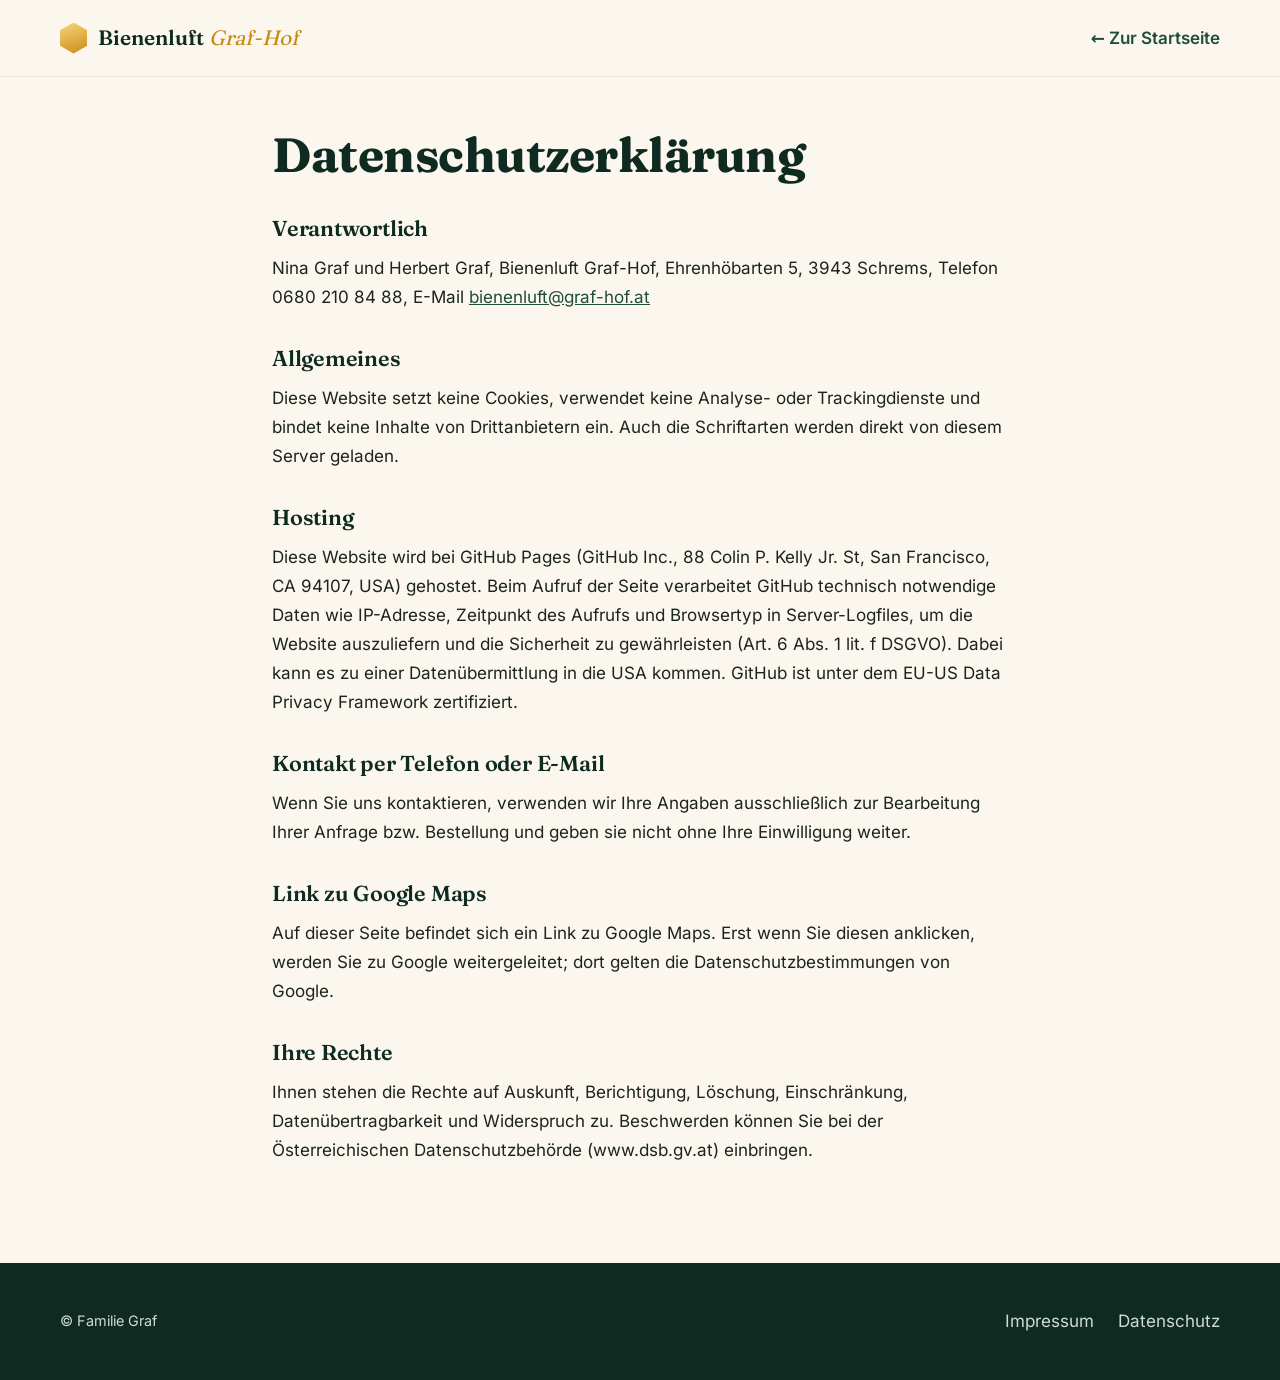
==== commit 48261dfa: "E-Mail-Adresse bienenluft@graf-hof.at ergänzt Co-Authored-By: Claude Opus 5.5 <noreply@anthropic.com" ====
--- a/datenschutz.html
+++ b/datenschutz.html
@@ -20,7 +20,7 @@
     <h1>Datenschutzerklärung</h1>
 
     <h2>Verantwortlich</h2>
-    <p>Nina Graf und Herbert Graf, Bienenluft Graf-Hof, Ehrenhöbarten 5, 3943 Schrems, Telefon 0680 210 84 88</p>
+    <p>Nina Graf und Herbert Graf, Bienenluft Graf-Hof, Ehrenhöbarten 5, 3943 Schrems, Telefon 0680 210 84 88, E-Mail <a href="mailto:bienenluft@graf-hof.at">bienenluft@graf-hof.at</a></p>
 
     <h2>Allgemeines</h2>
     <p>Diese Website setzt keine Cookies, verwendet keine Analyse- oder Trackingdienste und bindet keine
--- a/css/style.css
+++ b/css/style.css
@@ -1,6 +1,6 @@
 /* =========================================================
    Bienenluft Graf-Hof
-   Farben angelehnt an die Hütte: Holz, Tannengrün (Fenster/Tür), Honig.
+   Farben angelehnt an das Bienenluft-Haus: Holz, Tannengrün (Fenster/Tür), Honig.
    Schriften lokal eingebunden (keine Google-Fonts-Verbindung → DSGVO).
    ========================================================= */
 
@@ -179,22 +179,34 @@
 
 /* ---------- Hero ---------- */
 .hero {
-  position: relative; overflow: hidden;
-  min-height: min(100svh, 920px); display: flex; align-items: center;
-  color: var(--weiss); padding: 7rem 0 5rem;
+  position: relative; overflow: hidden; isolation: isolate;
+  min-height: min(100svh, 940px); display: flex; align-items: center;
+  color: var(--weiss); padding: 8rem 0 6rem;
 }
 .hero-bg {
-  position: absolute; inset: -5% 0; z-index: -2;
+  position: absolute; inset: 0; z-index: -2;
   background:
-    linear-gradient(95deg, rgba(12, 34, 27, .92) 0%, rgba(12, 34, 27, .72) 38%, rgba(12, 34, 27, .15) 75%, rgba(12, 34, 27, 0) 100%),
-    linear-gradient(0deg, rgba(12, 34, 27, .55) 0%, rgba(12, 34, 27, 0) 35%),
-    url("../img/fotos/huette-aussen.jpg") center 40% / cover;
+    linear-gradient(95deg, rgba(12, 34, 27, .88) 0%, rgba(12, 34, 27, .62) 40%, rgba(12, 34, 27, .1) 75%, rgba(12, 34, 27, 0) 100%),
+    linear-gradient(0deg, rgba(12, 34, 27, .55) 0%, rgba(12, 34, 27, 0) 30%),
+    url("../img/fotos/haus-abendlicht.jpg") 70% 45% / cover;
   animation: heroZoom 22s ease-in-out infinite alternate;
-  will-change: transform;
+  transform-origin: 70% 50%;
 }
 @keyframes heroZoom { from { transform: scale(1.02); } to { transform: scale(1.1); } }
-
-.hero h1 { color: var(--weiss); max-width: 14ch; }
+.hero-chips { display: flex; flex-wrap: wrap; gap: .6rem; margin-top: 2rem; }
+.hero-chip {
+  display: inline-flex; align-items: center; gap: .55rem;
+  padding: .5rem 1rem; border-radius: 999px; font-size: .88rem; font-weight: 600;
+  background: rgba(255, 255, 255, .12); border: 1px solid rgba(255, 255, 255, .25); backdrop-filter: blur(6px);
+}
+.hero-chip-hex { width: 14px; height: 16px; background: var(--honig); clip-path: var(--hex); }
+
+@media (max-width: 900px) {
+  .hero { padding: 7rem 0 4.5rem; }
+  .scroll-hint { display: none; }
+}
+
+.hero h1 { color: var(--weiss); max-width: 13ch; }
 .hl {
   font-style: italic; font-weight: 500; color: var(--honig-hell);
   background: linear-gradient(transparent 70%, rgba(242, 179, 61, .35) 70%);
@@ -247,9 +259,9 @@
 .bee { position: absolute; width: 46px; height: 35px; z-index: 1; pointer-events: none; }
 .bee .wing { transform-box: fill-box; transform-origin: 50% 100%; animation: flap .12s ease-in-out infinite alternate; }
 @keyframes flap { from { transform: scaleY(1); } to { transform: scaleY(.35); } }
-.bee-1 { top: 30%; right: 18%; animation: fly1 16s ease-in-out infinite; }
-.bee-2 { top: 62%; right: 30%; width: 34px; height: 26px; animation: fly2 21s ease-in-out infinite; }
-.bee-3 { top: 20%; right: 40%; width: 26px; height: 20px; animation: fly3 13s ease-in-out infinite; opacity: .85; }
+.bee-1 { top: 28%; right: 20%; animation: fly1 16s ease-in-out infinite; }
+.bee-2 { top: 62%; right: 32%; width: 34px; height: 26px; animation: fly2 21s ease-in-out infinite; }
+.bee-3 { top: 18%; right: 42%; width: 26px; height: 20px; animation: fly3 13s ease-in-out infinite; opacity: .9; }
 @keyframes fly1 {
   0%   { transform: translate(0, 0) rotate(-6deg); }
   25%  { transform: translate(-140px, 60px) rotate(8deg); }
@@ -318,31 +330,76 @@
   animation: hexFloat 12s ease-in-out infinite;
 }
 
-/* Ablauf */
-.steps-title { text-align: center; margin: clamp(4rem, 8vw, 6rem) 0 2.5rem; font-size: 1.8rem; }
-.steps {
-  list-style: none; margin: 0 0 2rem; padding: 0;
-  display: grid; gap: 1.5rem; grid-template-columns: repeat(auto-fit, minmax(240px, 1fr));
-  counter-reset: s;
-}
+/* beecura-Hinweis */
+.beecura {
+  position: relative; margin: 1.6rem 0 1.4rem; padding: 1.5rem 1.6rem 1.3rem;
+  background: var(--wald); color: #e8efe9; border-radius: var(--radius);
+  box-shadow: var(--shadow-lg); overflow: hidden;
+}
+.beecura::after {
+  content: ""; position: absolute; right: -40px; top: -40px; width: 130px; height: 150px;
+  background: rgba(242, 179, 61, .16); clip-path: var(--hex);
+}
+.beecura-head { display: flex; align-items: center; gap: 1rem; margin-bottom: .9rem; }
+.beecura-seal {
+  flex: none; display: grid; place-items: center; width: 54px; height: 62px;
+  background: var(--honig); color: var(--wald-tief); clip-path: var(--hex);
+}
+.beecura-seal svg { width: 30px; height: 30px; }
+.beecura-label { margin: 0; font-size: .75rem; font-weight: 700; letter-spacing: .14em; text-transform: uppercase; color: var(--honig-hell); }
+.beecura h3 { color: var(--weiss); margin: .1rem 0 0; font-size: clamp(1.25rem, 2.4vw, 1.5rem); }
+.beecura p { margin-bottom: .7rem; }
+.beecura strong { color: var(--weiss); }
+.beecura-foot { font-size: .9rem; opacity: .85; margin: 0 !important; padding-top: .7rem; border-top: 1px solid rgba(255, 255, 255, .18); }
+
+/* Kinder & Saison */
+.info-cards { display: grid; gap: 1.5rem; grid-template-columns: repeat(auto-fit, minmax(280px, 1fr)); margin-top: clamp(3rem, 6vw, 4.5rem); }
+.info-card {
+  display: flex; gap: 1.2rem; align-items: flex-start;
+  padding: 1.6rem 1.7rem; border-radius: var(--radius); background: var(--weiss); box-shadow: var(--shadow);
+  border-top: 4px solid var(--honig);
+}
+.info-season { border-top-color: var(--wald); }
+.info-card h3 { font-size: 1.3rem; margin-bottom: .35rem; }
+.info-card p { margin: 0; color: var(--text-hell); }
+.info-card strong { color: var(--text); }
+.info-icon { flex: none; display: grid; place-items: center; width: 52px; height: 52px; border-radius: 14px; background: var(--holz); color: var(--wald); }
+.info-icon svg { width: 28px; height: 28px; }
+
+/* Ablauf mit Hof-Foto */
+.visit {
+  display: grid; gap: clamp(2rem, 5vw, 4rem); align-items: center;
+  grid-template-columns: 1fr 1fr; margin-top: clamp(4rem, 8vw, 6rem);
+}
+@media (max-width: 880px) { .visit { grid-template-columns: 1fr; } }
+.visit-photo { position: relative; margin: 0; border-radius: var(--radius); overflow: hidden; box-shadow: var(--shadow-lg); aspect-ratio: 4 / 3; }
+.visit-photo img { width: 100%; height: 100%; object-fit: cover; transition: transform .8s var(--ease); }
+.visit-photo:hover img { transform: scale(1.04); }
+.visit-photo figcaption {
+  position: absolute; left: 1rem; bottom: 1rem; padding: .45rem 1rem; border-radius: 999px;
+  background: rgba(251, 247, 239, .92); color: var(--wald-tief); font-size: .88rem; font-weight: 600;
+}
+.steps-title { margin: 0 0 1.5rem; font-size: clamp(1.6rem, 3vw, 2rem); }
+.steps { list-style: none; margin: 0 0 1rem; padding: 0; display: grid; gap: 1rem; }
 .step {
-  position: relative; background: var(--weiss); border-radius: var(--radius);
-  padding: 2rem 1.75rem 1.5rem; box-shadow: var(--shadow);
+  display: flex; gap: 1.1rem; align-items: flex-start;
+  background: var(--weiss); border-radius: var(--radius); padding: 1.2rem 1.4rem; box-shadow: var(--shadow);
   transition: transform .4s var(--ease), box-shadow .4s;
 }
-.step:hover { transform: translateY(-6px); box-shadow: var(--shadow-lg); }
+.step:hover { transform: translateX(6px); box-shadow: var(--shadow-lg); }
+.step h4 { margin-bottom: .25rem; }
 .step p { color: var(--text-hell); margin: 0; }
 .step-hex {
-  display: grid; place-items: center; width: 52px; height: 60px; margin-bottom: 1.1rem;
+  flex: none; display: grid; place-items: center; width: 46px; height: 53px;
   clip-path: var(--hex); background: var(--honig);
-  font-family: var(--font-titel); font-weight: 700; font-size: 1.4rem; color: var(--wald-tief);
+  font-family: var(--font-titel); font-weight: 700; font-size: 1.25rem; color: var(--wald-tief);
   transition: transform .6s var(--ease);
 }
 .step:hover .step-hex { transform: rotate(60deg); }
 
 /* Über uns */
 .motto {
-  margin: 0 0 1.5rem; padding: 2rem 2rem 1.75rem; border-radius: var(--radius);
+  margin: 1.8rem 0 0; padding: 2rem 2rem 1.75rem; border-radius: var(--radius);
   background: var(--wald); color: var(--weiss); position: relative; overflow: hidden;
 }
 .motto::after {
@@ -352,6 +409,12 @@
 .motto p { font-family: var(--font-titel); font-style: italic; font-size: clamp(1.9rem, 4vw, 2.6rem); line-height: 1.1; margin: 0 0 .6rem; color: var(--honig-hell); }
 .motto footer { font-size: .98rem; opacity: .85; }
 .rounded-photo { display: block; border-radius: var(--radius); overflow: hidden; box-shadow: var(--shadow); aspect-ratio: 16 / 10; }
+.portrait-photo {
+  display: block; position: relative; border-radius: var(--radius); overflow: hidden;
+  box-shadow: var(--shadow-lg); aspect-ratio: 4 / 5; max-width: 480px; margin-inline: auto;
+}
+.portrait-photo img { width: 100%; height: 100%; object-fit: cover; object-position: 50% 40%; transition: transform .8s var(--ease); }
+.portrait-photo:hover img { transform: scale(1.04); }
 
 .stats {
   list-style: none; margin: clamp(3rem, 6vw, 4.5rem) 0 0; padding: 0;
@@ -381,13 +444,20 @@
 @keyframes drift { to { background-position: 56px 98px; } }
 .facts h2 { color: var(--wald-tief); }
 .facts-intro { font-size: 1.2rem; margin-bottom: 2.5rem; }
-.facts-grid { list-style: none; padding: 0; margin: 0 0 2.5rem; display: grid; gap: 1rem; grid-template-columns: repeat(auto-fit, minmax(200px, 1fr)); }
+.facts-grid { list-style: none; padding: 0; margin: 0 0 2.5rem; display: grid; gap: 1rem; grid-template-columns: repeat(auto-fit, minmax(160px, 1fr)); }
 .fact {
   background: rgba(255, 255, 255, .35); backdrop-filter: blur(4px);
   border: 1px solid rgba(255, 255, 255, .5); border-radius: var(--radius); padding: 1.6rem 1rem;
 }
 .fact-num { display: block; font-family: var(--font-titel); font-weight: 700; font-size: clamp(1.9rem, 3.6vw, 2.5rem); line-height: 1.15; }
-.facts-outro { font-family: var(--font-titel); font-style: italic; font-size: 1.35rem; margin: 0; }
+.facts-outro { font-family: var(--font-titel); font-style: italic; font-size: 1.25rem; margin: 0; line-height: 1.3; }
+.facts-outro span {
+  display: inline-block; margin-top: .6rem; padding: .6rem 1.6rem;
+  font-size: clamp(1.6rem, 4vw, 2.6rem); font-weight: 600;
+  background: var(--wald-tief); color: var(--honig-hell); border-radius: 999px;
+  box-shadow: 0 16px 40px -18px rgba(15, 42, 33, .7);
+}
+@media (max-width: 560px) { .facts-outro span { border-radius: 18px; padding: .6rem 1rem; } }
 
 /* Produkte */
 .products { display: grid; gap: 1.5rem; grid-template-columns: repeat(4, 1fr); }
@@ -399,7 +469,7 @@
   transition: transform .45s var(--ease), box-shadow .45s;
 }
 .product:hover { transform: translateY(-8px); box-shadow: var(--shadow-lg); }
-.product-img { position: relative; aspect-ratio: 4 / 3.4; overflow: hidden; background: var(--holz); }
+.product-img { position: relative; aspect-ratio: 1 / 1; overflow: hidden; background: var(--holz); }
 .product-img img { width: 100%; height: 100%; object-fit: cover; transition: transform .8s var(--ease); }
 .product:hover .product-img img { transform: scale(1.07); }
 .product-body { padding: 1.4rem 1.4rem 1.5rem; display: flex; flex-direction: column; flex: 1; }
@@ -449,14 +519,17 @@
 /* Galerie */
 .gallery {
   display: grid; gap: 1rem; margin-top: 2rem;
-  grid-template-columns: repeat(4, 1fr); grid-auto-rows: 220px;
+  grid-template-columns: repeat(4, 1fr); grid-auto-rows: 230px; grid-auto-flow: dense;
 }
 .gallery a { border-radius: var(--radius); overflow: hidden; display: block; }
-.gallery a:first-child { grid-column: span 2; grid-row: span 2; }
+.gallery .g-wide { grid-column: span 2; grid-row: span 2; }
+.gallery .g-tall { grid-row: span 2; }
 .gallery img { width: 100%; height: 100%; object-fit: cover; transition: transform .8s var(--ease), filter .5s; cursor: zoom-in; }
-.gallery a:hover img { transform: scale(1.06); filter: saturate(1.15); }
-@media (max-width: 760px) {
-  .gallery { grid-template-columns: repeat(2, 1fr); grid-auto-rows: 160px; }
+.gallery a:hover img { transform: scale(1.06); filter: saturate(1.12); }
+@media (max-width: 900px) { .gallery { grid-template-columns: repeat(3, 1fr); grid-auto-rows: 200px; } }
+@media (max-width: 600px) {
+  .gallery { grid-template-columns: repeat(2, 1fr); grid-auto-rows: 170px; gap: .7rem; }
+  .gallery .g-wide { grid-column: span 2; grid-row: span 1; }
 }
 
 /* Lightbox */
@@ -470,7 +543,7 @@
 .lightbox button { position: absolute; top: 1rem; right: 1.25rem; background: none; border: 0; color: #fff; font-size: 2.4rem; cursor: pointer; line-height: 1; }
 
 /* Kontakt */
-.contact-grid { display: grid; gap: 1.5rem; grid-template-columns: repeat(auto-fit, minmax(260px, 1fr)); }
+.contact-grid { display: grid; gap: 1.5rem; grid-template-columns: repeat(auto-fit, minmax(230px, 1fr)); }
 .contact-card { background: var(--creme); border-radius: var(--radius); padding: 2rem; box-shadow: var(--shadow); }
 .contact-card h3 { font-size: 1.25rem; }
 .phone {
@@ -520,16 +593,85 @@
   .js .reveal { opacity: 1; transform: none; }
 }
 
+/* ---------- Preise ---------- */
+.trial {
+  display: flex; align-items: center; gap: 1.25rem; max-width: 640px; margin: 0 auto 2.5rem;
+  padding: 1.25rem 1.6rem; border-radius: var(--radius);
+  background: var(--honig); color: var(--wald-tief); box-shadow: 0 20px 40px -20px rgba(0, 0, 0, .5);
+}
+.trial h3 { color: var(--wald-tief); margin: 0 0 .15rem; font-size: 1.35rem; }
+.trial p { margin: 0; }
+.trial-tag {
+  flex: none; display: grid; place-items: center; width: 74px; height: 85px; clip-path: var(--hex);
+  background: var(--wald-tief); color: var(--honig-hell); font-family: var(--font-titel); font-weight: 700; font-size: 1.05rem;
+  animation: pulse 2.6s ease-in-out infinite;
+}
+@keyframes pulse { 0%, 100% { transform: scale(1); } 50% { transform: scale(1.07); } }
+
+.prices { display: grid; gap: 1.1rem; grid-template-columns: repeat(5, 1fr); }
+@media (max-width: 1100px) { .prices { grid-template-columns: repeat(3, 1fr); } }
+@media (max-width: 700px) { .prices { grid-template-columns: repeat(2, 1fr); } }
+@media (max-width: 420px) { .prices { grid-template-columns: 1fr; } }
+.price-card {
+  position: relative; display: flex; flex-direction: column;
+  background: var(--weiss); color: var(--text); border-radius: var(--radius); padding: 1.5rem 1.3rem 1.3rem;
+  transition: transform .4s var(--ease), box-shadow .4s;
+}
+.price-card:hover { transform: translateY(-6px); box-shadow: 0 24px 40px -20px rgba(0, 0, 0, .55); }
+.price-card h3 { color: var(--wald-tief); font-size: 1.3rem; margin-bottom: .3rem; }
+.price-meta { font-size: .88rem; color: var(--text-hell); margin-bottom: 1rem; }
+.price-big { font-family: var(--font-titel); font-weight: 700; font-size: 1.9rem; color: var(--honig-dunkel); margin: auto 0 0; line-height: 1.1; }
+.price-per { font-size: .85rem; color: var(--text-hell); margin: .3rem 0 0; }
+.price-card-hl { outline: 3px solid var(--honig); }
+.price-card-kids { background: var(--holz); }
+.price-flag {
+  position: absolute; top: -.75rem; right: 1rem; padding: .25rem .75rem; border-radius: 999px;
+  background: var(--honig); color: var(--wald-tief); font-size: .75rem; font-weight: 700; letter-spacing: .05em;
+}
+.userbox {
+  display: flex; gap: 1.2rem; align-items: center; max-width: 760px; margin: 2.5rem auto 0;
+  padding: 1.4rem 1.6rem; border-radius: var(--radius);
+  border: 1px dashed rgba(251, 215, 127, .6); background: rgba(255, 255, 255, .05);
+}
+.userbox h3 { color: var(--weiss); font-size: 1.25rem; margin-bottom: .25rem; }
+.userbox p { margin: 0; }
+.userbox strong { color: var(--honig-hell); }
+.userbox-icon { flex: none; display: grid; place-items: center; width: 56px; height: 56px; border-radius: 16px; background: rgba(242, 179, 61, .18); color: var(--honig-hell); }
+.userbox-icon svg { width: 30px; height: 30px; }
+.section-green .section-intro { color: #cfdcd4; }
+.section-green .section-intro strong { color: var(--weiss); }
+
+/* ---------- Ausverkauft ---------- */
+.product-soldout .product-img img { filter: grayscale(.55) brightness(.9); }
+.soldout-ribbon {
+  position: absolute; z-index: 2; top: 1rem; left: 1rem;
+  padding: .4rem .9rem; border-radius: 999px;
+  background: #b3261e; color: #fff; font-size: .8rem; font-weight: 700; letter-spacing: .03em;
+  box-shadow: 0 6px 14px -6px rgba(0, 0, 0, .5);
+}
+.soldout-note {
+  font-size: .9rem; color: #8a1c15 !important; background: #fbeae8;
+  border-radius: var(--radius-sm); padding: .6rem .8rem; margin-bottom: .8rem;
+}
+.product-soldout .price-list { opacity: .5; text-decoration: line-through; }
+
 /* ---------- Feinschliff Handy ---------- */
 @media (max-width: 640px) {
   .eyebrow { font-size: .7rem; letter-spacing: .1em; border-radius: 14px; }
+  .bee-1 { width: 34px; height: 26px; }
+  .bee-2 { width: 26px; height: 20px; }
+  .hero-actions .btn { flex: 1 1 auto; justify-content: center; }
   .hero-bg {
     background:
-      linear-gradient(180deg, rgba(12, 34, 27, .55) 0%, rgba(12, 34, 27, .78) 55%, rgba(12, 34, 27, .9) 100%),
-      url("../img/fotos/huette-aussen.jpg") 30% 40% / cover;
+      linear-gradient(180deg, rgba(12, 34, 27, .35) 0%, rgba(12, 34, 27, .6) 45%, rgba(12, 34, 27, .88) 100%),
+      url("../img/fotos/haus-abendlicht.jpg") 62% 40% / cover;
   }
-  .bee-1 { top: 12%; right: 6%; width: 32px; height: 24px; }
-  .bee-2 { top: 88%; right: 12%; }
+  .bee-1 { top: 12%; right: 6%; }
+  .bee-2 { top: 90%; right: 12%; }
   .bee-3 { display: none; }
-  .hero-actions .btn { flex: 1 1 auto; justify-content: center; }
-}
+  .hero-chip { font-size: .8rem; }
+  .trial { flex-direction: column; text-align: center; }
+  .userbox { flex-direction: column; text-align: center; }
+}
+
+.phone-mail { font-size: clamp(1.05rem, 2.4vw, 1.3rem); overflow-wrap: anywhere; }
